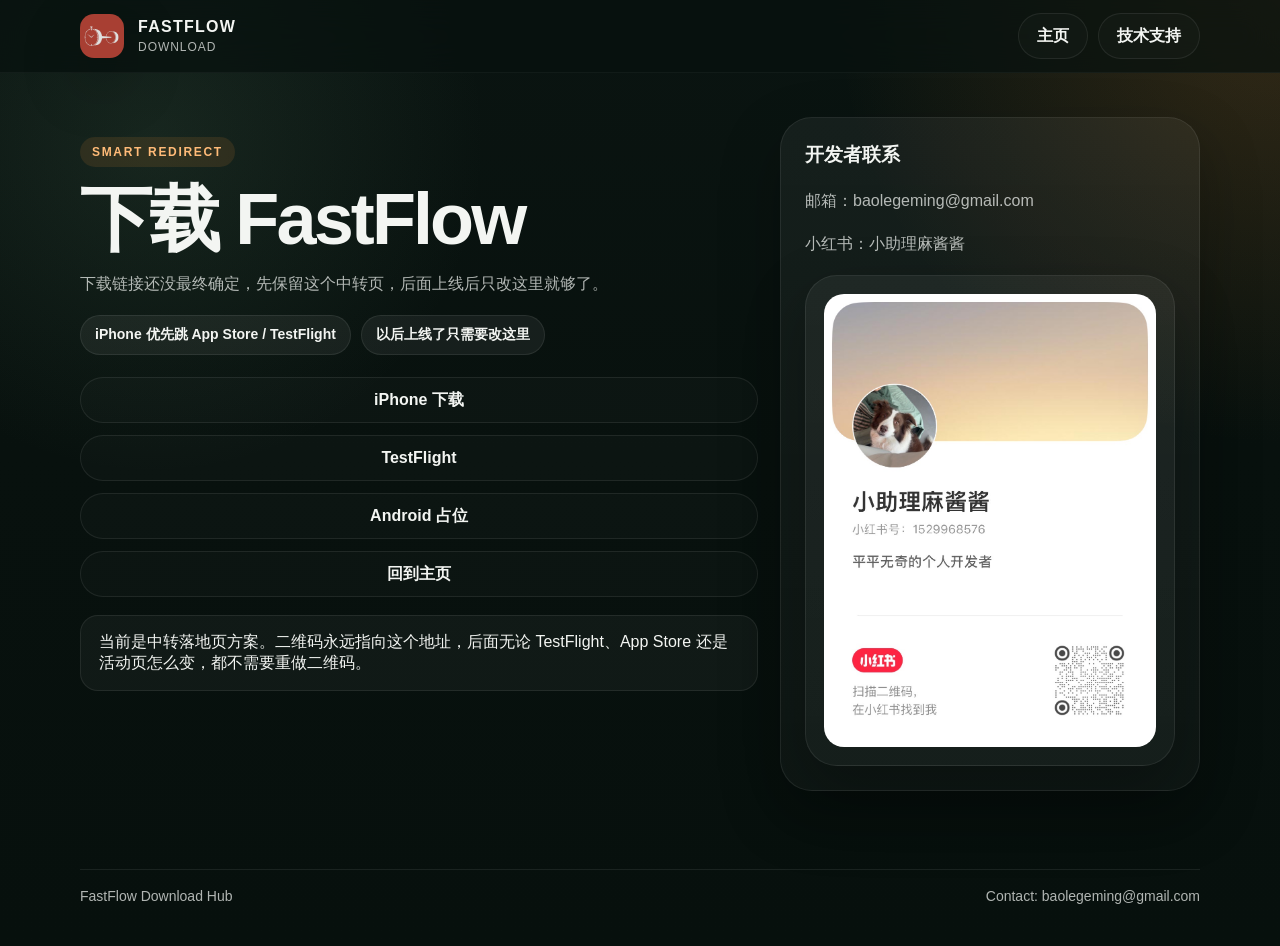
==== download.html @ e1440f2d "fix" ====
<!doctype html>
<html lang="zh-CN">
  <head>
    <meta charset="UTF-8" />
    <meta name="viewport" content="width=device-width, initial-scale=1.0" />
    <title>FastFlow 下载</title>
    <meta name="description" content="FastFlow 下载中转页。" />
    <link rel="stylesheet" href="/site.css" />
  </head>
  <body>
    <header class="topbar">
      <div class="shell topbar-inner">
        <a class="brand" href="/">
          <img src="/fastflow_app_icon_master.png" alt="FastFlow 图标" />
          <div class="brand-copy">
            <strong>FASTFLOW</strong>
            <span>DOWNLOAD</span>
          </div>
        </a>
        <nav class="nav">
          <a href="/">主页</a>
          <a href="/support">技术支持</a>
        </nav>
      </div>
    </header>

    <main class="shell download-layout">
      <section class="page-hero">
        <div class="eyebrow">SMART REDIRECT</div>
        <h1>下载 FastFlow</h1>
        <p data-download-status>
          正在识别你的设备环境，准备跳转到对应的下载方式。
        </p>
        <div class="device-chip-row">
          <span class="chip">iPhone 优先跳 App Store / TestFlight</span>
          <span class="chip">以后上线了只需要改这里</span>
        </div>
        <div class="download-actions">
          <a class="button button-primary" data-auto-link href="/">如果没有自动跳转，点这里继续</a>
          <a class="button" data-ios-link href="/">iPhone 下载</a>
          <a class="button" data-testflight-link href="/">TestFlight</a>
          <a class="button" data-android-link href="/">Android 占位</a>
          <a class="button" data-home-link href="/">回到主页</a>
        </div>
        <div class="download-note">
          当前是中转落地页方案。二维码永远指向这个地址，后面无论 TestFlight、App Store
          还是活动页怎么变，都不需要重做二维码。
        </div>
      </section>

      <aside class="panel download-panel">
        <h3 style="margin-top: 0;">开发者联系</h3>
        <p class="muted">邮箱：<a href="mailto:baolegeming@gmail.com">baolegeming@gmail.com</a></p>
        <p class="muted">小红书：<a href="https://xhslink.com/m/8OonTY0smqn" target="_blank" rel="noreferrer">小助理麻酱酱</a></p>
        <div style="margin-top: 18px;" class="panel qr-card">
          <img src="/website-assets/xiaohongshu-qr.jpg" alt="小红书二维码" />
        </div>
      </aside>
    </main>

    <footer class="footer">
      <div class="shell footer-inner">
        <span>FastFlow Download Hub</span>
        <span>Contact: baolegeming@gmail.com</span>
      </div>
    </footer>

    <script src="/download.js"></script>
  </body>
</html>
---- site.css ----
:root {
  --bg: #08110e;
  --bg-soft: #10201b;
  --surface: rgba(255, 255, 255, 0.06);
  --surface-strong: rgba(255, 255, 255, 0.1);
  --text: #f3f5f2;
  --muted: rgba(243, 245, 242, 0.72);
  --accent: #ef8f31;
  --accent-deep: #b55b1f;
  --line: rgba(255, 255, 255, 0.08);
  --shadow: 0 24px 60px rgba(0, 0, 0, 0.28);
  --radius-xl: 32px;
  --radius-lg: 24px;
  --radius-md: 18px;
  --max: 1120px;
}

* {
  box-sizing: border-box;
}

html {
  scroll-behavior: smooth;
}

body {
  margin: 0;
  font-family: -apple-system, BlinkMacSystemFont, "SF Pro Display", "PingFang SC",
    "Hiragino Sans GB", "Microsoft YaHei", sans-serif;
  color: var(--text);
  background:
    radial-gradient(circle at top right, rgba(239, 143, 49, 0.18), transparent 28%),
    radial-gradient(circle at 12% 15%, rgba(108, 155, 120, 0.14), transparent 24%),
    linear-gradient(180deg, #0a1411 0%, #08110e 48%, #07100d 100%);
  min-height: 100vh;
}

a {
  color: inherit;
  text-decoration: none;
}

img {
  max-width: 100%;
  display: block;
}

.shell {
  width: min(var(--max), calc(100% - 32px));
  margin: 0 auto;
}

.topbar {
  position: sticky;
  top: 0;
  z-index: 20;
  backdrop-filter: blur(18px);
  background: rgba(8, 17, 14, 0.72);
  border-bottom: 1px solid rgba(255, 255, 255, 0.04);
}

.topbar-inner {
  min-height: 72px;
  display: flex;
  align-items: center;
  justify-content: space-between;
  gap: 18px;
}

.brand {
  display: flex;
  align-items: center;
  gap: 14px;
}

.brand img {
  width: 44px;
  height: 44px;
  border-radius: 14px;
  object-fit: cover;
  box-shadow: var(--shadow);
}

.brand-copy {
  display: flex;
  flex-direction: column;
  gap: 4px;
}

.brand-copy strong {
  font-size: 16px;
  letter-spacing: 0.08em;
}

.brand-copy span {
  font-size: 12px;
  color: var(--muted);
  letter-spacing: 0.08em;
}

.nav {
  display: flex;
  gap: 10px;
  flex-wrap: wrap;
  justify-content: flex-end;
}

.nav a,
.button {
  display: inline-flex;
  align-items: center;
  justify-content: center;
  gap: 8px;
  min-height: 46px;
  padding: 0 18px;
  border-radius: 999px;
  border: 1px solid var(--line);
  background: rgba(255, 255, 255, 0.02);
  color: var(--text);
  font-weight: 700;
  transition: 180ms ease;
}

.button-primary {
  border: none;
  background: linear-gradient(135deg, var(--accent), var(--accent-deep));
  color: #201005;
}

.nav a:hover,
.button:hover {
  transform: translateY(-1px);
  background: rgba(255, 255, 255, 0.06);
}

.button-primary:hover {
  background: linear-gradient(135deg, #ffa654, #cf6a23);
}

.hero {
  padding: 72px 0 40px;
}

.hero-grid {
  display: grid;
  grid-template-columns: 1.05fr 0.95fr;
  gap: 28px;
  align-items: stretch;
}

.panel {
  border-radius: var(--radius-xl);
  border: 1px solid var(--line);
  background: linear-gradient(180deg, rgba(255, 255, 255, 0.05), rgba(255, 255, 255, 0.03));
  box-shadow: var(--shadow);
}

.hero-copy {
  padding: 34px;
}

.eyebrow {
  display: inline-flex;
  padding: 8px 12px;
  border-radius: 999px;
  background: rgba(239, 143, 49, 0.12);
  color: #ffbb78;
  font-size: 12px;
  font-weight: 800;
  letter-spacing: 0.14em;
}

.hero h1,
.page-hero h1 {
  margin: 18px 0 14px;
  font-size: clamp(40px, 6vw, 72px);
  line-height: 0.96;
  letter-spacing: -0.04em;
}

.hero p,
.page-hero p,
.muted {
  color: var(--muted);
  line-height: 1.7;
  font-size: 16px;
}

.cta-row {
  display: flex;
  gap: 12px;
  flex-wrap: wrap;
  margin-top: 28px;
}

.hero-card {
  padding: 22px;
  background:
    radial-gradient(circle at top right, rgba(239, 143, 49, 0.26), transparent 25%),
    linear-gradient(180deg, rgba(18, 32, 27, 0.96), rgba(8, 17, 14, 0.96));
}

.phone-frame {
  border-radius: 30px;
  padding: 14px;
  border: 1px solid rgba(255, 255, 255, 0.1);
  background: rgba(0, 0, 0, 0.16);
}

.phone-frame img {
  border-radius: 22px;
  width: 100%;
  aspect-ratio: 390 / 844;
  object-fit: cover;
}

.section {
  padding: 24px 0 56px;
}

.section-title {
  display: flex;
  justify-content: space-between;
  align-items: end;
  gap: 18px;
  margin-bottom: 18px;
}

.section-title h2 {
  margin: 0;
  font-size: clamp(28px, 4vw, 44px);
  letter-spacing: -0.03em;
}

.grid-3,
.grid-2 {
  display: grid;
  gap: 18px;
}

.grid-3 {
  grid-template-columns: repeat(3, minmax(0, 1fr));
}

.grid-2 {
  grid-template-columns: repeat(2, minmax(0, 1fr));
}

.card {
  padding: 24px;
}

.card h3 {
  margin: 0 0 10px;
  font-size: 22px;
}

.card p {
  margin: 0;
  color: var(--muted);
  line-height: 1.7;
}

.download-layout,
.support-layout {
  display: grid;
  grid-template-columns: 1fr 420px;
  gap: 22px;
  align-items: start;
  padding: 44px 0 60px;
}

.page-hero {
  padding: 20px 0 12px;
}

.device-chip-row,
.contact-list,
.support-list {
  display: flex;
  flex-wrap: wrap;
  gap: 10px;
  margin-top: 18px;
}

.chip {
  padding: 10px 14px;
  border-radius: 999px;
  background: rgba(255, 255, 255, 0.06);
  border: 1px solid var(--line);
  font-weight: 700;
  font-size: 14px;
}

.download-panel,
.support-panel {
  padding: 24px;
}

.download-actions {
  display: grid;
  gap: 12px;
  margin-top: 22px;
}

.download-note {
  margin-top: 18px;
  padding: 16px 18px;
  border-radius: var(--radius-md);
  background: rgba(255, 255, 255, 0.04);
  border: 1px solid var(--line);
}

.qr-card {
  padding: 18px;
}

.qr-card img {
  width: 100%;
  border-radius: 20px;
}

.footer {
  padding: 18px 0 42px;
  color: var(--muted);
  font-size: 14px;
}

.footer-inner {
  display: flex;
  justify-content: space-between;
  gap: 14px;
  flex-wrap: wrap;
  border-top: 1px solid var(--line);
  padding-top: 18px;
}

@media (max-width: 960px) {
  .hero-grid,
  .download-layout,
  .support-layout,
  .grid-3,
  .grid-2 {
    grid-template-columns: 1fr;
  }

  .topbar-inner {
    padding: 12px 0;
    align-items: flex-start;
  }

  .brand {
    width: 100%;
  }

  .nav {
    width: 100%;
    justify-content: flex-start;
  }
}

@media (max-width: 640px) {
  .hero {
    padding-top: 40px;
  }

  .hero-copy,
  .hero-card,
  .card,
  .download-panel,
  .support-panel {
    padding: 20px;
  }

  .shell {
    width: min(var(--max), calc(100% - 20px));
  }

  .topbar-inner {
    min-height: auto;
  }
}
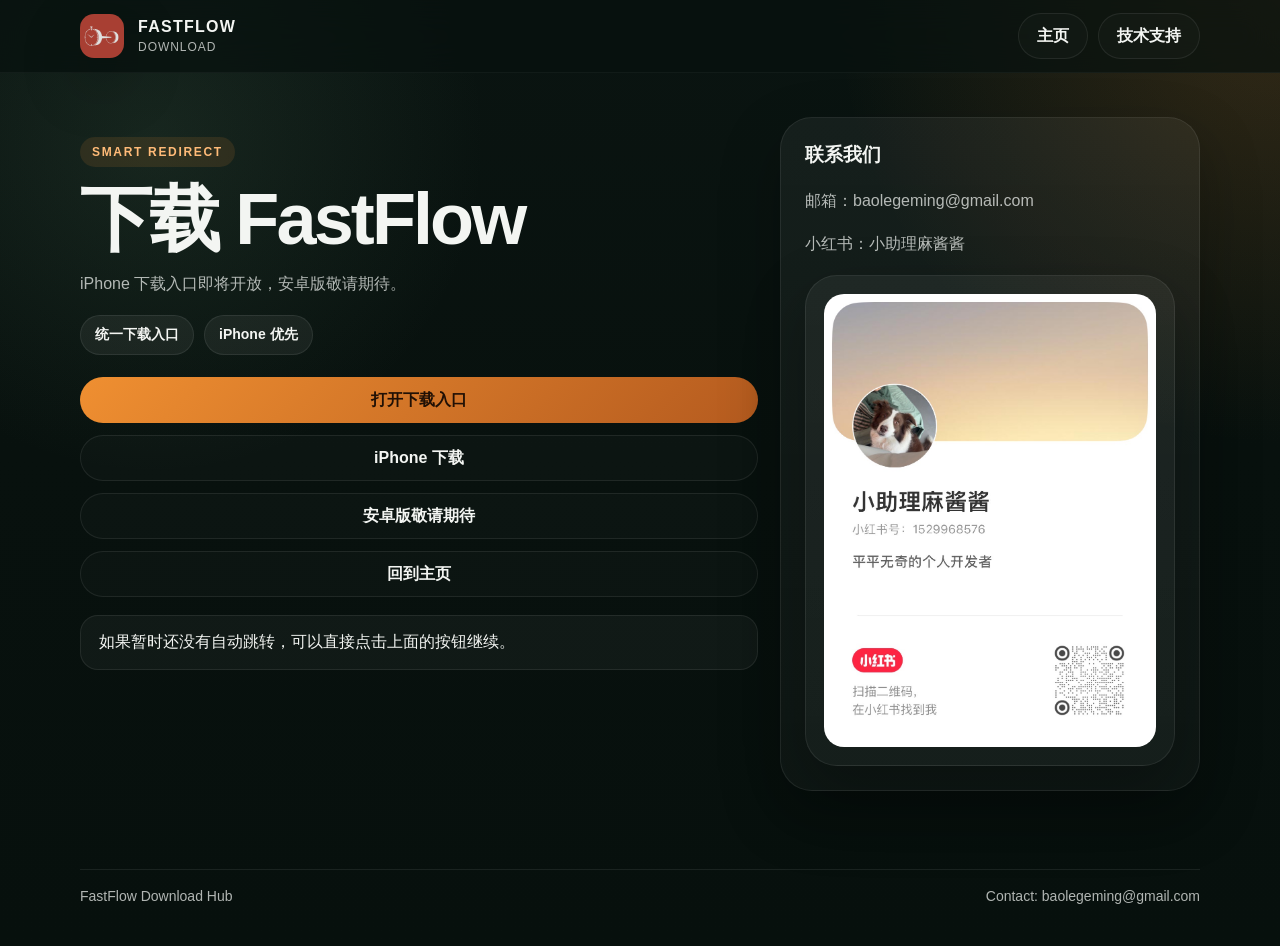
==== commit e14fa330: "fix" ====
--- a/download.html
+++ b/download.html
@@ -29,27 +29,25 @@
         <div class="eyebrow">SMART REDIRECT</div>
         <h1>下载 FastFlow</h1>
         <p data-download-status>
-          正在识别你的设备环境，准备跳转到对应的下载方式。
+          这是 FastFlow 的统一下载入口，方便你随时获取最新下载方式。
         </p>
         <div class="device-chip-row">
-          <span class="chip">iPhone 优先跳 App Store / TestFlight</span>
-          <span class="chip">以后上线了只需要改这里</span>
+          <span class="chip">统一下载入口</span>
+          <span class="chip">iPhone 优先</span>
         </div>
         <div class="download-actions">
-          <a class="button button-primary" data-auto-link href="/">如果没有自动跳转，点这里继续</a>
+          <a class="button button-primary" data-auto-link href="/">打开下载入口</a>
           <a class="button" data-ios-link href="/">iPhone 下载</a>
-          <a class="button" data-testflight-link href="/">TestFlight</a>
-          <a class="button" data-android-link href="/">Android 占位</a>
+          <a class="button" data-android-link href="/">安卓版敬请期待</a>
           <a class="button" data-home-link href="/">回到主页</a>
         </div>
         <div class="download-note">
-          当前是中转落地页方案。二维码永远指向这个地址，后面无论 TestFlight、App Store
-          还是活动页怎么变，都不需要重做二维码。
+          如果暂时还没有自动跳转，可以直接点击上面的按钮继续。
         </div>
       </section>
 
       <aside class="panel download-panel">
-        <h3 style="margin-top: 0;">开发者联系</h3>
+        <h3 style="margin-top: 0;">联系我们</h3>
         <p class="muted">邮箱：<a href="mailto:baolegeming@gmail.com">baolegeming@gmail.com</a></p>
         <p class="muted">小红书：<a href="https://xhslink.com/m/8OonTY0smqn" target="_blank" rel="noreferrer">小助理麻酱酱</a></p>
         <div style="margin-top: 18px;" class="panel qr-card">
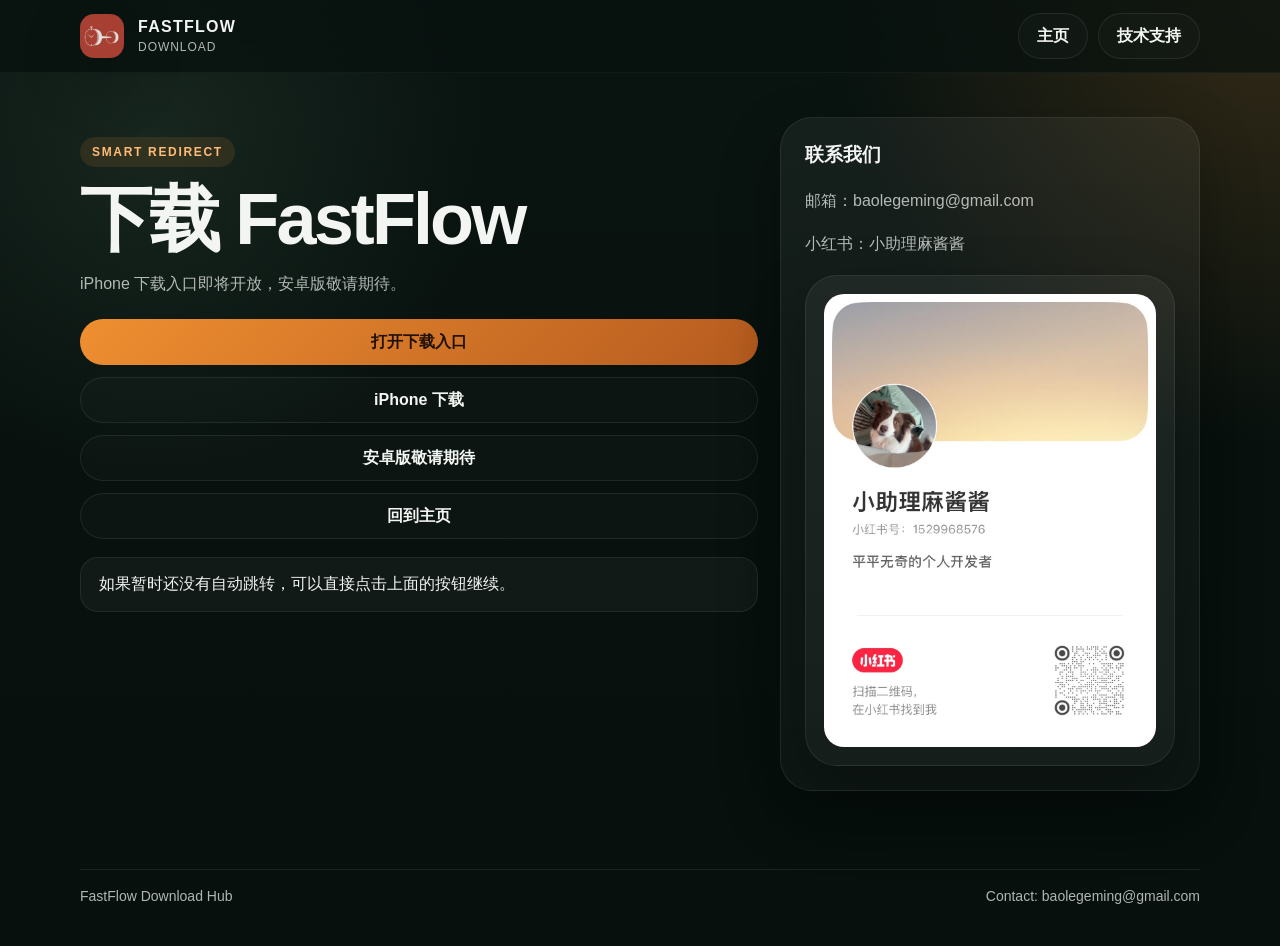
==== commit 120c5d38: "fix" ====
--- a/download.html
+++ b/download.html
@@ -31,10 +31,6 @@
         <p data-download-status>
           这是 FastFlow 的统一下载入口，方便你随时获取最新下载方式。
         </p>
-        <div class="device-chip-row">
-          <span class="chip">统一下载入口</span>
-          <span class="chip">iPhone 优先</span>
-        </div>
         <div class="download-actions">
           <a class="button button-primary" data-auto-link href="/">打开下载入口</a>
           <a class="button" data-ios-link href="/">iPhone 下载</a>
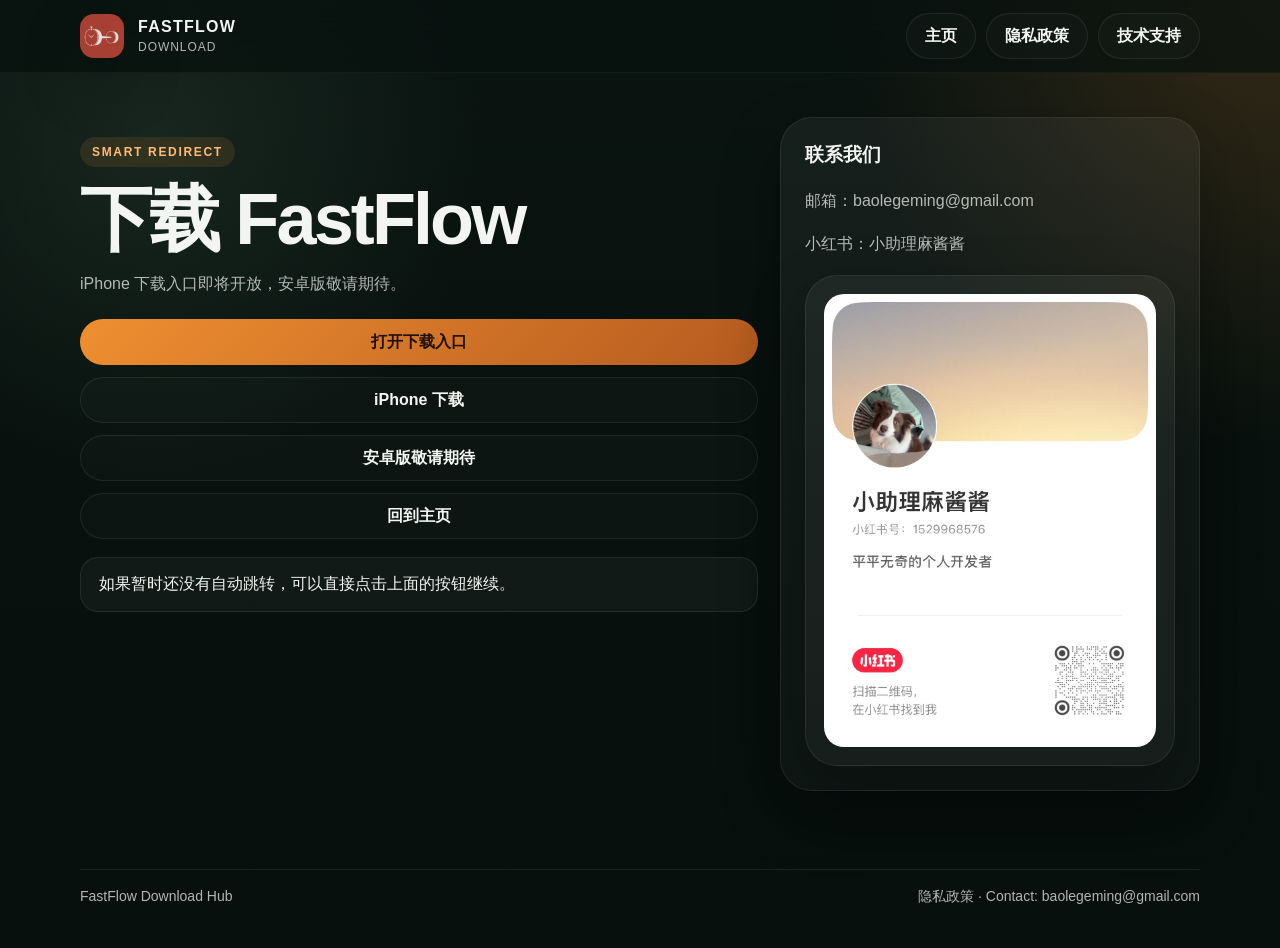
==== commit 0ab22023: "add privacy html" ====
--- a/download.html
+++ b/download.html
@@ -19,6 +19,7 @@
         </a>
         <nav class="nav">
           <a href="/">主页</a>
+          <a href="/privacy">隐私政策</a>
           <a href="/support">技术支持</a>
         </nav>
       </div>
@@ -55,7 +56,7 @@
     <footer class="footer">
       <div class="shell footer-inner">
         <span>FastFlow Download Hub</span>
-        <span>Contact: baolegeming@gmail.com</span>
+        <span><a href="/privacy">隐私政策</a> · Contact: baolegeming@gmail.com</span>
       </div>
     </footer>
 
--- a/site.css
+++ b/site.css
@@ -262,7 +262,8 @@
 }
 
 .download-layout,
-.support-layout {
+.support-layout,
+.privacy-layout {
   display: grid;
   grid-template-columns: 1fr 420px;
   gap: 22px;
@@ -293,7 +294,8 @@
 }
 
 .download-panel,
-.support-panel {
+.support-panel,
+.privacy-panel {
   padding: 24px;
 }
 
@@ -320,6 +322,54 @@
   border-radius: 20px;
 }
 
+.policy-stack {
+  display: grid;
+  gap: 18px;
+  margin-top: 24px;
+}
+
+.policy-card h2 {
+  margin: 0 0 12px;
+  font-size: 26px;
+  letter-spacing: -0.03em;
+}
+
+.policy-card p,
+.policy-card li {
+  color: var(--muted);
+  line-height: 1.75;
+  font-size: 16px;
+}
+
+.policy-card ul {
+  margin: 0;
+  padding-left: 22px;
+}
+
+.policy-card li + li {
+  margin-top: 10px;
+}
+
+.policy-summary {
+  margin-top: 16px;
+  padding: 16px 18px;
+  border-radius: var(--radius-md);
+  background: rgba(255, 255, 255, 0.04);
+  border: 1px solid var(--line);
+}
+
+.policy-summary strong {
+  display: block;
+  margin-bottom: 8px;
+  font-size: 15px;
+}
+
+.policy-summary p {
+  margin: 0;
+  color: var(--muted);
+  line-height: 1.7;
+}
+
 .footer {
   padding: 18px 0 42px;
   color: var(--muted);
@@ -339,6 +389,7 @@
   .hero-grid,
   .download-layout,
   .support-layout,
+  .privacy-layout,
   .grid-3,
   .grid-2 {
     grid-template-columns: 1fr;
@@ -368,7 +419,8 @@
   .hero-card,
   .card,
   .download-panel,
-  .support-panel {
+  .support-panel,
+  .privacy-panel {
     padding: 20px;
   }
 
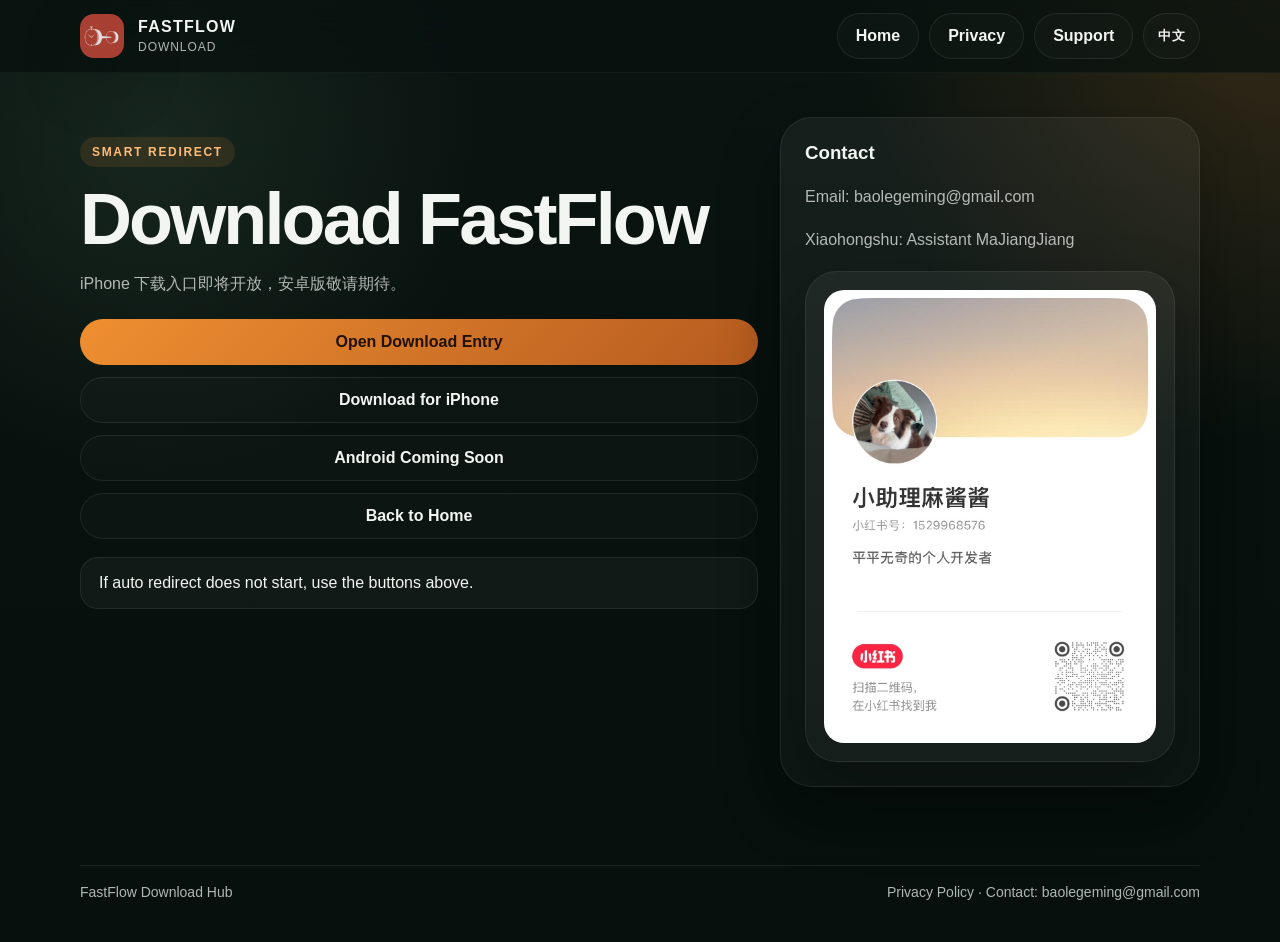
==== commit bf5111cc: "隐私政策更新支持中英文手动切换" ====
--- a/download.html
+++ b/download.html
@@ -11,55 +11,107 @@
     <header class="topbar">
       <div class="shell topbar-inner">
         <a class="brand" href="/">
-          <img src="/fastflow_app_icon_master.png" alt="FastFlow 图标" />
+          <img src="/fastflow_app_icon_master.png" alt="FastFlow 图标" data-i18n-alt="brandIconAlt" />
           <div class="brand-copy">
             <strong>FASTFLOW</strong>
             <span>DOWNLOAD</span>
           </div>
         </a>
         <nav class="nav">
-          <a href="/">主页</a>
-          <a href="/privacy">隐私政策</a>
-          <a href="/support">技术支持</a>
+          <a href="/" data-i18n="navHome">主页</a>
+          <a href="/privacy" data-i18n="navPrivacy">隐私政策</a>
+          <a href="/support" data-i18n="navSupport">技术支持</a>
+          <button class="lang-toggle" type="button" data-lang-toggle>EN</button>
         </nav>
       </div>
     </header>
 
     <main class="shell download-layout">
       <section class="page-hero">
-        <div class="eyebrow">SMART REDIRECT</div>
-        <h1>下载 FastFlow</h1>
+        <div class="eyebrow" data-i18n="eyebrow">SMART REDIRECT</div>
+        <h1 data-i18n="title">下载 FastFlow</h1>
         <p data-download-status>
           这是 FastFlow 的统一下载入口，方便你随时获取最新下载方式。
         </p>
         <div class="download-actions">
-          <a class="button button-primary" data-auto-link href="/">打开下载入口</a>
-          <a class="button" data-ios-link href="/">iPhone 下载</a>
-          <a class="button" data-android-link href="/">安卓版敬请期待</a>
-          <a class="button" data-home-link href="/">回到主页</a>
+          <a class="button button-primary" data-auto-link href="/" data-i18n="ctaAuto">打开下载入口</a>
+          <a class="button" data-ios-link href="/" data-i18n="ctaIos">iPhone 下载</a>
+          <a class="button" data-android-link href="/" data-i18n="ctaAndroid">安卓版敬请期待</a>
+          <a class="button" data-home-link href="/" data-i18n="ctaHome">回到主页</a>
         </div>
-        <div class="download-note">
+        <div class="download-note" data-i18n="note">
           如果暂时还没有自动跳转，可以直接点击上面的按钮继续。
         </div>
       </section>
 
       <aside class="panel download-panel">
-        <h3 style="margin-top: 0;">联系我们</h3>
-        <p class="muted">邮箱：<a href="mailto:baolegeming@gmail.com">baolegeming@gmail.com</a></p>
-        <p class="muted">小红书：<a href="https://xhslink.com/m/8OonTY0smqn" target="_blank" rel="noreferrer">小助理麻酱酱</a></p>
+        <h3 style="margin-top: 0;" data-i18n="contactTitle">联系我们</h3>
+        <p class="muted"><span data-i18n="emailLabel">邮箱：</span><a href="mailto:baolegeming@gmail.com">baolegeming@gmail.com</a></p>
+        <p class="muted"><span data-i18n="xhsLabel">小红书：</span><a href="https://xhslink.com/m/8OonTY0smqn" target="_blank" rel="noreferrer" data-i18n="xhsName">小助理麻酱酱</a></p>
         <div style="margin-top: 18px;" class="panel qr-card">
-          <img src="/website-assets/xiaohongshu-qr.jpg" alt="小红书二维码" />
+          <img src="/website-assets/xiaohongshu-qr.jpg" alt="小红书二维码" data-i18n-alt="xhsQrAlt" />
         </div>
       </aside>
     </main>
 
     <footer class="footer">
       <div class="shell footer-inner">
-        <span>FastFlow Download Hub</span>
-        <span><a href="/privacy">隐私政策</a> · Contact: baolegeming@gmail.com</span>
+        <span data-i18n="footerTitle">FastFlow Download Hub</span>
+        <span><a href="/privacy" data-i18n="footerPrivacy">隐私政策</a> · Contact: baolegeming@gmail.com</span>
       </div>
     </footer>
 
+    <script src="/website-i18n.js"></script>
     <script src="/download.js"></script>
+    <script>
+      FastFlowSiteI18n.init({
+        meta: {
+          zh: { title: "FastFlow 下载", description: "FastFlow 下载中转页。" },
+          en: { title: "FastFlow Download", description: "FastFlow download hub." }
+        },
+        text: {
+          zh: {
+            navHome: "主页",
+            navPrivacy: "隐私政策",
+            navSupport: "技术支持",
+            eyebrow: "SMART REDIRECT",
+            title: "下载 FastFlow",
+            ctaAuto: "打开下载入口",
+            ctaIos: "iPhone 下载",
+            ctaAndroid: "安卓版敬请期待",
+            ctaHome: "回到主页",
+            note: "如果暂时还没有自动跳转，可以直接点击上面的按钮继续。",
+            contactTitle: "联系我们",
+            emailLabel: "邮箱：",
+            xhsLabel: "小红书：",
+            xhsName: "小助理麻酱酱",
+            footerTitle: "FastFlow Download Hub",
+            footerPrivacy: "隐私政策"
+          },
+          en: {
+            navHome: "Home",
+            navPrivacy: "Privacy",
+            navSupport: "Support",
+            eyebrow: "SMART REDIRECT",
+            title: "Download FastFlow",
+            ctaAuto: "Open Download Entry",
+            ctaIos: "Download for iPhone",
+            ctaAndroid: "Android Coming Soon",
+            ctaHome: "Back to Home",
+            note: "If auto redirect does not start, use the buttons above.",
+            contactTitle: "Contact",
+            emailLabel: "Email: ",
+            xhsLabel: "Xiaohongshu: ",
+            xhsName: "Assistant MaJiangJiang",
+            footerTitle: "FastFlow Download Hub",
+            footerPrivacy: "Privacy Policy"
+          }
+        },
+        alt: {
+          zh: { brandIconAlt: "FastFlow 图标", xhsQrAlt: "小红书二维码" },
+          en: { brandIconAlt: "FastFlow icon", xhsQrAlt: "Xiaohongshu QR code" }
+        }
+      });
+    </script>
   </body>
 </html>
--- a/site.css
+++ b/site.css
@@ -121,6 +121,24 @@
   transition: 180ms ease;
 }
 
+.lang-toggle {
+  min-height: 46px;
+  padding: 0 14px;
+  border-radius: 999px;
+  border: 1px solid var(--line);
+  background: rgba(255, 255, 255, 0.02);
+  color: var(--text);
+  font-weight: 800;
+  letter-spacing: 0.02em;
+  cursor: pointer;
+  transition: 180ms ease;
+}
+
+.lang-toggle:hover {
+  transform: translateY(-1px);
+  background: rgba(255, 255, 255, 0.06);
+}
+
 .button-primary {
   border: none;
   background: linear-gradient(135deg, var(--accent), var(--accent-deep));
